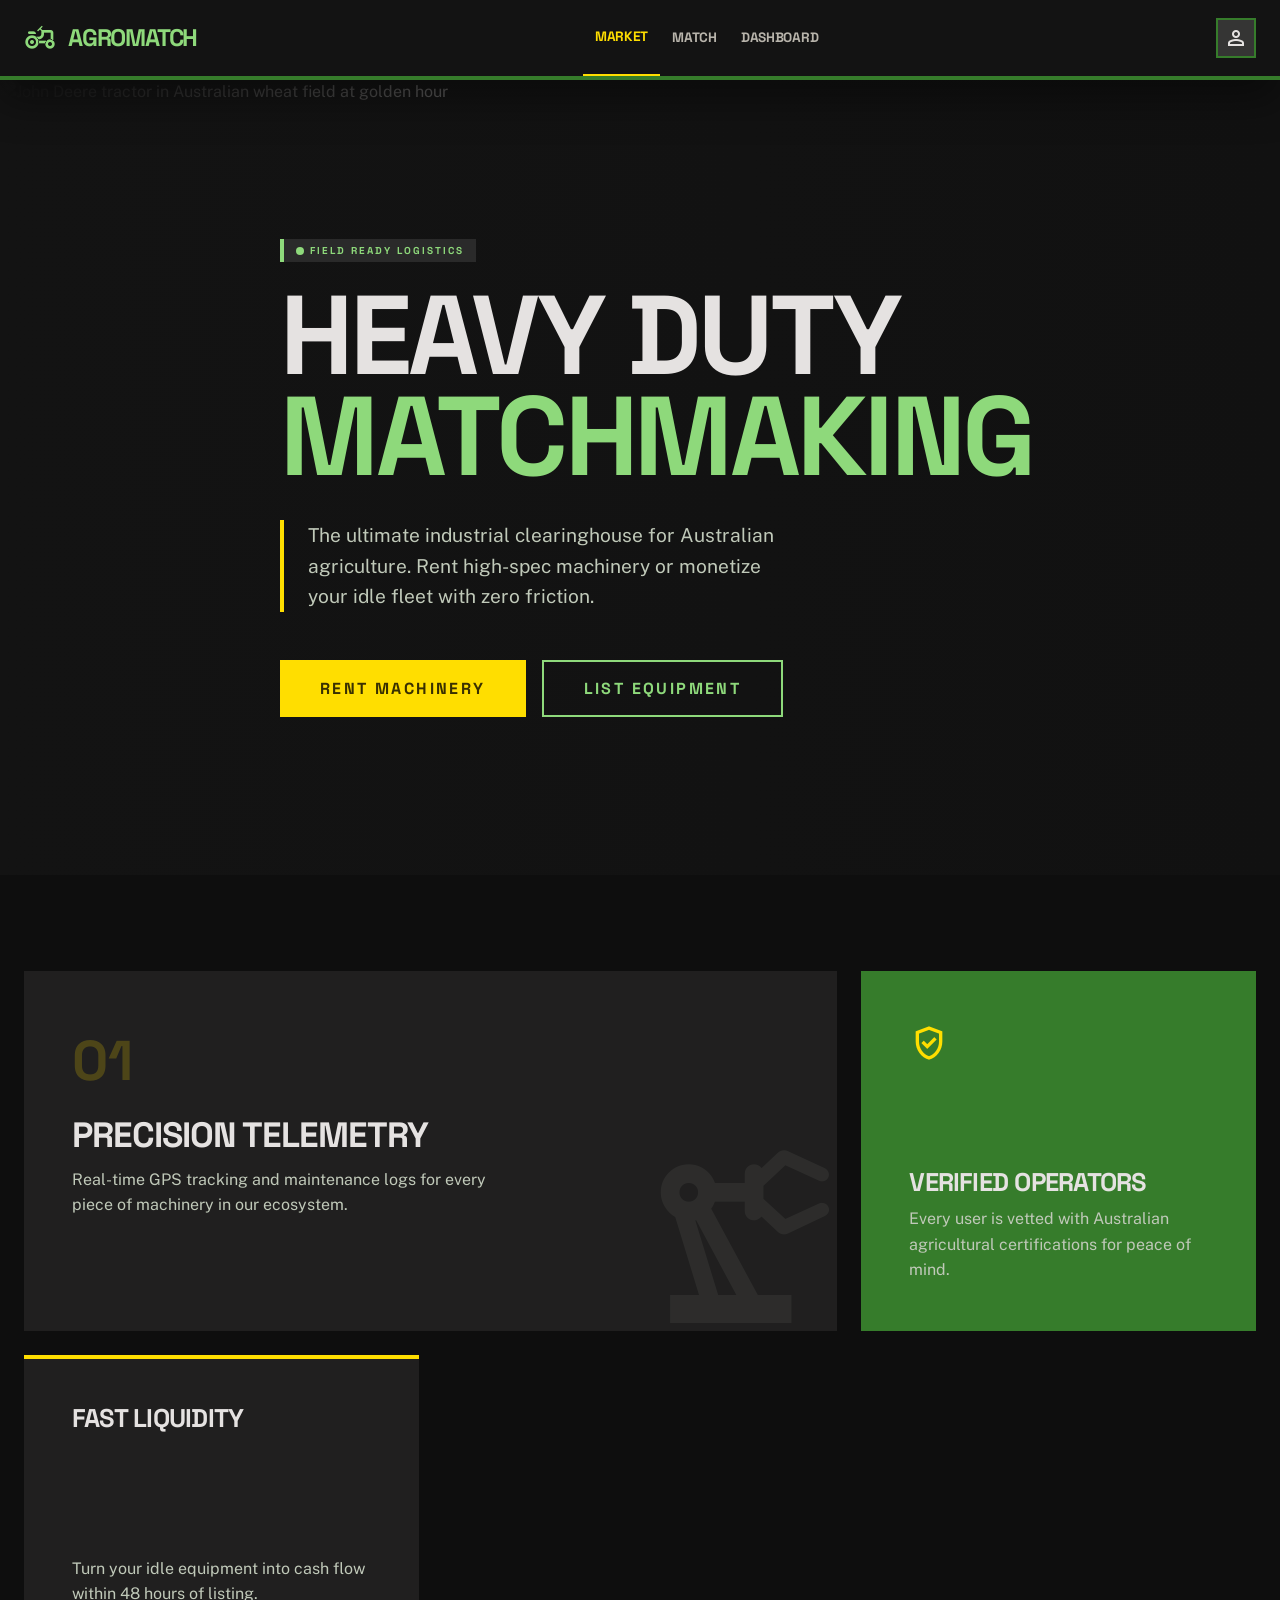
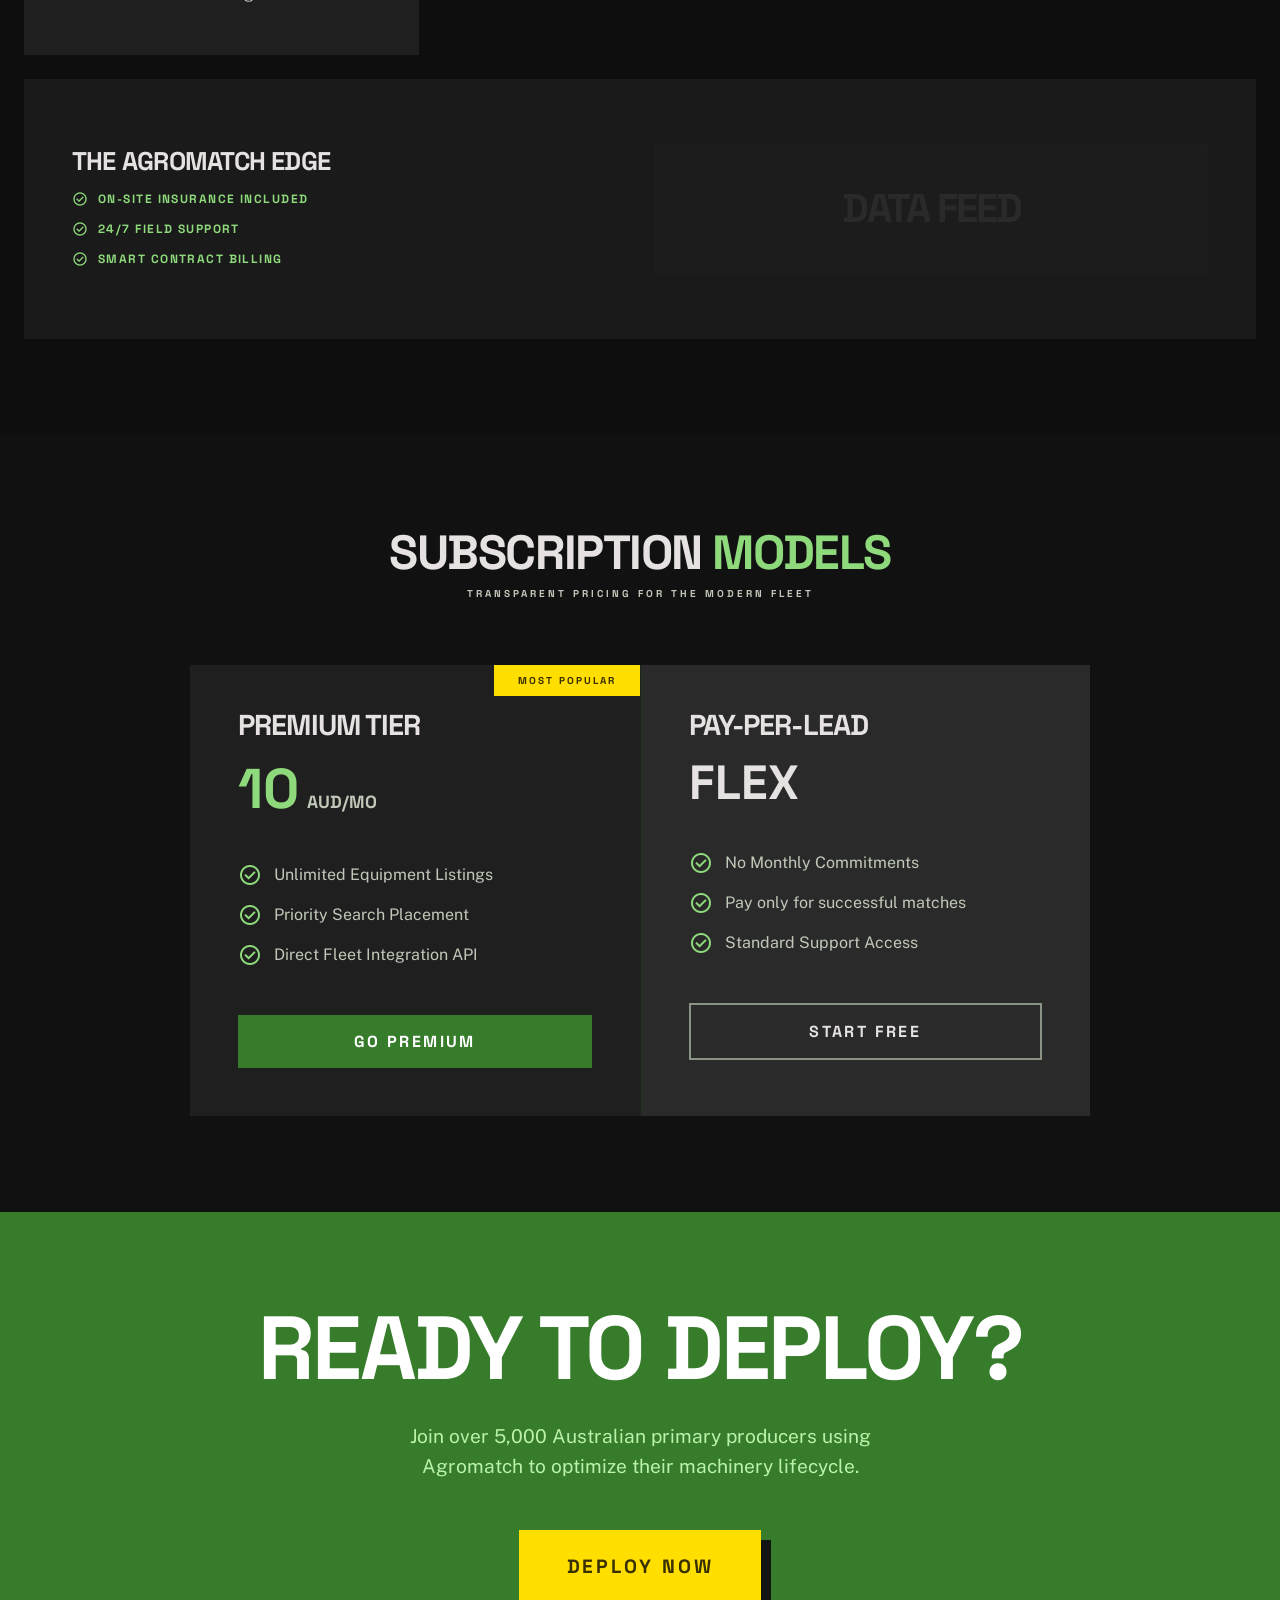
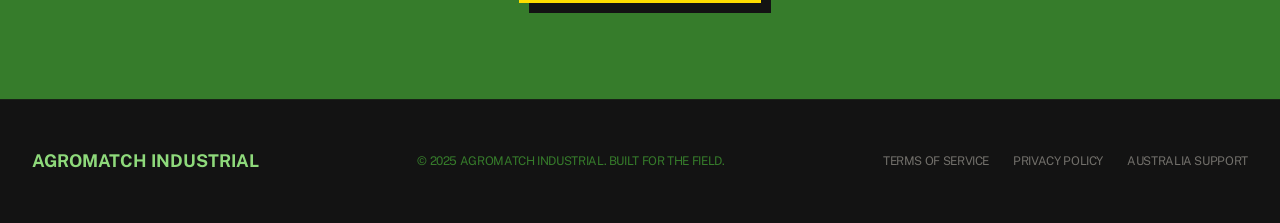
==== index.html @ af55debb "Initial commit: AgroMatch app — HTML/CSS/JS + Supabase + Stripe" ====
<!DOCTYPE html>
<html lang="en">
<head>
  <meta charset="UTF-8">
  <meta name="viewport" content="width=device-width, initial-scale=1.0">
  <title>AGROMATCH | Industrial Machinery Exchange — Australia</title>
  <link rel="preconnect" href="https://fonts.googleapis.com">
  <link rel="preconnect" href="https://fonts.gstatic.com" crossorigin>
  <link href="https://fonts.googleapis.com/css2?family=Space+Grotesk:wght@300;400;500;600;700;900&family=Public+Sans:wght@300;400;700;900&display=swap" rel="stylesheet">
  <link href="https://fonts.googleapis.com/css2?family=Material+Symbols+Outlined:wght,FILL@400;0&display=swap" rel="stylesheet">
  <link rel="stylesheet" href="css/variables.css">
  <link rel="stylesheet" href="css/base.css">
  <link rel="stylesheet" href="css/components.css">
  <link rel="stylesheet" href="css/layout.css">
  <link rel="stylesheet" href="css/pages/landing.css">
</head>
<body>

  <!-- ── HEADER ─────────────────────────────────────────────────────────── -->
  <header class="site-header">
    <div class="logo">
      <span class="material-symbols-outlined logo-icon">agriculture</span>
      <span class="logo-text">AGROMATCH</span>
    </div>
    <nav class="main-nav">
      <a href="index.html" class="nav-link active">MARKET</a>
      <a href="app.html"   class="nav-link">MATCH</a>
      <a href="dashboard.html" class="nav-link">DASHBOARD</a>
    </nav>
    <div class="header-actions">
      <div class="avatar">
        <span class="material-symbols-outlined">person</span>
      </div>
    </div>
  </header>

  <main>

    <!-- ── HERO ───────────────────────────────────────────────────────────── -->
    <section class="hero">
      <div class="hero-bg">
        <img src="https://lh3.googleusercontent.com/aida-public/[base64]" alt="John Deere tractor in Australian wheat field at golden hour">
        <div class="hero-overlay"></div>
      </div>
      <div class="container">
        <div class="hero-content">
          <div class="badge badge-live">FIELD READY LOGISTICS</div>
          <h2 class="hero-title">Heavy Duty <span class="text-primary">Matchmaking</span></h2>
          <p class="hero-subtitle">The ultimate industrial clearinghouse for Australian agriculture. Rent high-spec machinery or monetize your idle fleet with zero friction.</p>
          <div class="hero-actions">
            <button class="btn btn-primary" id="btn-subscribe">Rent Machinery</button>
            <button class="btn btn-outline" onclick="window.location.href='dashboard.html'">List Equipment</button>
          </div>
        </div>
      </div>
    </section>

    <!-- ── FEATURES BENTO GRID ────────────────────────────────────────────── -->
    <section class="features">
      <div class="container">
        <div class="bento-grid">

          <!-- Feature 01 -->
          <div class="bento-large card">
            <div>
              <div class="bento-number">01</div>
              <h3>Precision Telemetry</h3>
              <p>Real-time GPS tracking and maintenance logs for every piece of machinery in our ecosystem.</p>
            </div>
            <span class="material-symbols-outlined bento-bg-icon">precision_manufacturing</span>
          </div>

          <!-- Feature 02 -->
          <div class="bento-small bento-green card card-top-border">
            <span class="material-symbols-outlined bento-feature-icon">verified_user</span>
            <div>
              <h3>Verified Operators</h3>
              <p>Every user is vetted with Australian agricultural certifications for peace of mind.</p>
            </div>
          </div>

          <!-- Feature 03 -->
          <div class="bento-small card card-accent-border">
            <h3>Fast Liquidity</h3>
            <p>Turn your idle equipment into cash flow within 48 hours of listing.</p>
          </div>

          <!-- Feature 04 -->
          <div class="bento-wide card">
            <div class="bento-edge-content">
              <div>
                <h3>The Agromatch Edge</h3>
                <ul class="feature-list">
                  <li><span class="material-symbols-outlined">check_circle</span> On-Site Insurance Included</li>
                  <li><span class="material-symbols-outlined">check_circle</span> 24/7 Field Support</li>
                  <li><span class="material-symbols-outlined">check_circle</span> Smart Contract Billing</li>
                </ul>
              </div>
              <div class="data-feed-box">DATA FEED</div>
            </div>
          </div>

        </div>
      </div>
    </section>

    <!-- ── PRICING ────────────────────────────────────────────────────────── -->
    <section class="pricing">
      <div class="container">
        <div class="section-header">
          <h2>Subscription <span class="text-primary">Models</span></h2>
          <p class="section-label">Transparent Pricing for the Modern Fleet</p>
        </div>
        <div class="pricing-grid">

          <!-- Premium -->
          <div class="pricing-card card">
            <div class="pricing-popular-badge">Most Popular</div>
            <h3>Premium Tier</h3>
            <div class="pricing-price">
              <span class="price-amount">10</span>
              <span class="price-period">AUD/MO</span>
            </div>
            <ul class="pricing-features">
              <li><span class="material-symbols-outlined">check_circle</span> Unlimited Equipment Listings</li>
              <li><span class="material-symbols-outlined">check_circle</span> Priority Search Placement</li>
              <li><span class="material-symbols-outlined">check_circle</span> Direct Fleet Integration API</li>
            </ul>
            <button class="btn btn-green btn-full" id="btn-go-premium">Go Premium</button>
          </div>

          <!-- Pay-per-lead -->
          <div class="pricing-card pricing-card-alt card">
            <h3>Pay-Per-Lead</h3>
            <div class="pricing-price">
              <span class="price-amount price-flex">FLEX</span>
            </div>
            <ul class="pricing-features">
              <li><span class="material-symbols-outlined">check_circle</span> No Monthly Commitments</li>
              <li><span class="material-symbols-outlined">check_circle</span> Pay only for successful matches</li>
              <li><span class="material-symbols-outlined">check_circle</span> Standard Support Access</li>
            </ul>
            <button class="btn btn-outline-accent btn-full" id="btn-paylead">Start Free</button>
          </div>

        </div>
      </div>
    </section>

    <!-- ── CTA ────────────────────────────────────────────────────────────── -->
    <section class="cta-section">
      <div class="cta-bg">
        <div class="cta-bg-img" style="background-image: url('https://lh3.googleusercontent.com/aida-public/[base64]');"></div>
      </div>
      <div class="container">
        <div class="cta-content">
          <h2 class="cta-title">Ready to deploy?</h2>
          <p class="cta-sub">Join over 5,000 Australian primary producers using Agromatch to optimize their machinery lifecycle.</p>
          <button class="btn btn-primary cta-btn" id="btn-cta-deploy">Deploy Now</button>
        </div>
      </div>
    </section>

  </main>

  <!-- ── FOOTER ─────────────────────────────────────────────────────────── -->
  <footer class="site-footer">
    <span class="footer-brand">AGROMATCH INDUSTRIAL</span>
    <p class="footer-copy">© 2025 AGROMATCH INDUSTRIAL. BUILT FOR THE FIELD.</p>
    <div class="footer-links">
      <a href="#" class="footer-link">Terms of Service</a>
      <a href="#" class="footer-link">Privacy Policy</a>
      <a href="#" class="footer-link">Australia Support</a>
    </div>
  </footer>

  <!-- ── BOTTOM NAV (MOBILE) ────────────────────────────────────────────── -->
  <nav class="bottom-nav">
    <a href="index.html" class="bottom-nav-link active">
      <span class="material-symbols-outlined">storefront</span>
      <span class="bottom-nav-label">MARKET</span>
    </a>
    <a href="app.html" class="bottom-nav-link">
      <span class="material-symbols-outlined">style</span>
      <span class="bottom-nav-label">MATCH</span>
    </a>
    <a href="dashboard.html" class="bottom-nav-link">
      <span class="material-symbols-outlined">dashboard</span>
      <span class="bottom-nav-label">DASHBOARD</span>
    </a>
  </nav>

  <!-- ── SCRIPTS ────────────────────────────────────────────────────────── -->
  <script src="https://cdn.jsdelivr.net/npm/@supabase/supabase-js@2/dist/umd/supabase.js"></script>
  <script src="js/config.js"></script>
  <script src="js/supabase.js"></script>
  <script src="js/auth.js"></script>
  <script src="js/stripe.js"></script>
  <script src="js/main.js"></script>
  <script>
    // Extra landing-page buttons wired up after main.js
    document.getElementById('btn-go-premium')?.addEventListener('click', () => window.StripeAPI.redirectToSubscription());
    document.getElementById('btn-cta-deploy')?.addEventListener('click', () => window.StripeAPI.redirectToSubscription());
  </script>
</body>
</html>
---- css/variables.css ----
:root {
  /* Background layers */
  --color-bg: #111111;
  --color-surface-lowest: #0e0e0e;
  --color-surface-low: #1c1b1b;
  --color-surface: #201f1f;
  --color-surface-high: #2a2a2a;
  --color-surface-highest: #353534;
  --color-surface-bright: #3a3939;

  /* Brand — John Deere */
  --color-primary: #367C2B;
  --color-primary-light: #8ed97b;
  --color-primary-fixed: #a9f695;
  --color-accent: #FFDE00;
  --color-accent-dim: #e3c600;

  /* Text */
  --color-text: #e5e2e1;
  --color-text-muted: #c0c9b9;
  --color-on-primary: #003a00;
  --color-on-accent: #393000;

  /* Borders */
  --color-outline: #8a9484;
  --color-outline-variant: #41493c;

  /* Status */
  --color-error: #ffb4ab;

  /* Typography */
  --font-headline: 'Space Grotesk', sans-serif;
  --font-body: 'Public Sans', sans-serif;

  /* Layout */
  --header-height: 80px;
  --bottom-nav-height: 80px;

  /* Hard-edge brutalism — no rounded corners */
  --border-radius: 0px;

  /* Transitions */
  --transition-fast: 150ms ease;
  --transition-med: 300ms ease;
}
---- css/base.css ----
*, *::before, *::after {
  box-sizing: border-box;
  margin: 0;
  padding: 0;
}

html {
  font-size: 16px;
  scroll-behavior: smooth;
}

body {
  font-family: var(--font-body);
  background-color: var(--color-bg);
  color: var(--color-text);
  min-height: 100dvh;
  line-height: 1.5;
  -webkit-font-smoothing: antialiased;
}

::selection {
  background-color: var(--color-accent);
  color: var(--color-on-accent);
}

h1, h2, h3, h4, h5 {
  font-family: var(--font-headline);
  font-weight: 900;
  text-transform: uppercase;
  letter-spacing: -0.03em;
  line-height: 0.9;
}

a {
  color: inherit;
  text-decoration: none;
}

img {
  display: block;
  max-width: 100%;
}

button {
  cursor: pointer;
  font-family: var(--font-headline);
  border: none;
  background: none;
  color: inherit;
}

ul {
  list-style: none;
}

.container {
  max-width: 1280px;
  margin: 0 auto;
  padding: 0 24px;
}

.text-primary {
  color: var(--color-primary-light);
}

.material-symbols-outlined {
  font-variation-settings: 'FILL' 0, 'wght' 400, 'GRAD' 0, 'opsz' 24;
  user-select: none;
}
---- css/components.css ----
/* ===================== BUTTONS ===================== */
.btn {
  display: inline-flex;
  align-items: center;
  justify-content: center;
  gap: 8px;
  padding: 18px 40px;
  font-family: var(--font-headline);
  font-weight: 900;
  font-size: 1rem;
  text-transform: uppercase;
  letter-spacing: 0.15em;
  border-radius: var(--border-radius);
  transition: transform var(--transition-fast), box-shadow var(--transition-fast), background-color var(--transition-fast), color var(--transition-fast);
  cursor: pointer;
  border: none;
  white-space: nowrap;
}

.btn-primary {
  background-color: var(--color-accent);
  color: var(--color-on-accent);
}
.btn-primary:hover {
  transform: translate(-4px, -4px);
  box-shadow: 8px 8px 0 var(--color-primary);
}
.btn-primary:active {
  transform: translate(0, 0);
  box-shadow: none;
}

.btn-green {
  background-color: var(--color-primary);
  color: #fff;
}
.btn-green:hover {
  background-color: var(--color-primary-light);
  color: var(--color-on-primary);
}

.btn-outline {
  background: transparent;
  border: 2px solid var(--color-primary-light);
  color: var(--color-primary-light);
  padding: 16px 40px;
}
.btn-outline:hover {
  background-color: rgba(142, 217, 123, 0.1);
}

.btn-outline-accent {
  background: transparent;
  border: 2px solid var(--color-outline);
  color: var(--color-text);
  padding: 16px 40px;
}
.btn-outline-accent:hover {
  background-color: rgba(255,255,255,0.05);
}

.btn-full {
  width: 100%;
  padding: 16px 24px;
}

/* Icon-only circular/square button */
.btn-icon {
  width: 64px;
  height: 64px;
  padding: 0;
  display: flex;
  align-items: center;
  justify-content: center;
  background: transparent;
  border: 2px solid var(--color-outline-variant);
  color: var(--color-outline);
  transition: background-color var(--transition-fast), color var(--transition-fast), transform var(--transition-fast);
  cursor: pointer;
}
.btn-icon:hover {
  background-color: var(--color-surface-high);
  color: var(--color-error);
}
.btn-icon:active { transform: translateY(2px); }

.btn-icon-primary {
  border-color: var(--color-primary-light);
  color: var(--color-primary-light);
}
.btn-icon-primary:hover {
  background-color: var(--color-primary);
  color: #fff;
}

/* ===================== CARDS ===================== */
.card {
  background-color: var(--color-surface);
  border-radius: var(--border-radius);
  overflow: hidden;
}
.card-top-border    { border-top:    4px solid var(--color-primary); }
.card-bottom-border { border-bottom: 4px solid var(--color-primary); }
.card-left-border   { border-left:   4px solid var(--color-primary); }
.card-accent-border { border-top:    4px solid var(--color-accent); }
.card-accent-left   { border-left:   4px solid var(--color-accent); }

/* ===================== BADGES ===================== */
.badge {
  display: inline-flex;
  align-items: center;
  gap: 6px;
  padding: 4px 12px;
  font-family: var(--font-headline);
  font-size: 10px;
  font-weight: 900;
  text-transform: uppercase;
  letter-spacing: 0.2em;
  border-radius: var(--border-radius);
}
.badge-primary { background-color: var(--color-primary); color: #fff; }
.badge-accent  { background-color: var(--color-accent);  color: var(--color-on-accent); }
.badge-surface {
  background-color: var(--color-surface-high);
  color: var(--color-text-muted);
  border: 1px solid rgba(255,255,255,0.1);
}
.badge-live {
  background-color: var(--color-surface-high);
  border-left: 4px solid var(--color-primary-light);
  color: var(--color-primary-light);
}
.badge-live::before {
  content: '';
  width: 8px;
  height: 8px;
  background-color: var(--color-primary-light);
  border-radius: 50%;
  animation: pulse-dot 1.5s infinite;
}

@keyframes pulse-dot {
  0%, 100% { opacity: 1; transform: scale(1); }
  50%       { opacity: 0.5; transform: scale(1.3); }
}

/* ===================== STAT BLOCKS ===================== */
.stat-block {
  background-color: var(--color-surface-high);
  padding: 24px;
  display: flex;
  flex-direction: column;
  justify-content: center;
  border-left: 4px solid var(--color-primary);
}
.stat-block-accent { border-left-color: var(--color-accent); }

.stat-label {
  font-size: 10px;
  font-weight: 900;
  text-transform: uppercase;
  letter-spacing: 0.2em;
  color: var(--color-text-muted);
  margin-bottom: 4px;
  font-family: var(--font-headline);
}

.stat-value {
  font-family: var(--font-headline);
  font-size: 2.5rem;
  font-weight: 900;
  color: var(--color-primary-light);
  line-height: 1;
}
.stat-value-accent { color: var(--color-accent); }

/* ===================== GLASS PANEL ===================== */
.glass-panel {
  background: rgba(32, 31, 31, 0.8);
  backdrop-filter: blur(20px);
  -webkit-backdrop-filter: blur(20px);
}

/* ===================== PROGRESS BAR ===================== */
.progress-track {
  height: 8px;
  background-color: var(--color-surface-highest);
  overflow: hidden;
}
.progress-fill {
  height: 100%;
  background-color: var(--color-primary-light);
  transition: width 1s ease;
}

/* ===================== MODAL ===================== */
.modal-overlay {
  position: fixed;
  inset: 0;
  background: rgba(0,0,0,0.85);
  display: flex;
  align-items: center;
  justify-content: center;
  z-index: 200;
  backdrop-filter: blur(4px);
  opacity: 0;
  pointer-events: none;
  transition: opacity var(--transition-med);
}
.modal-overlay.active {
  opacity: 1;
  pointer-events: all;
}
.modal {
  background-color: var(--color-surface);
  border-top: 4px solid var(--color-accent);
  max-width: 480px;
  width: 90%;
  padding: 48px;
}
.modal-title {
  font-size: 2rem;
  margin-bottom: 16px;
}
.modal-body {
  color: var(--color-text-muted);
  margin-bottom: 32px;
  font-size: 0.9rem;
  line-height: 1.6;
  font-family: var(--font-body);
  text-transform: none;
  letter-spacing: 0;
  font-weight: 400;
}

/* ===================== FILTER CHIPS ===================== */
.chip {
  padding: 8px 20px;
  font-family: var(--font-headline);
  font-size: 11px;
  font-weight: 900;
  text-transform: uppercase;
  letter-spacing: 0.15em;
  border: 1px solid var(--color-outline-variant);
  color: var(--color-text-muted);
  background: transparent;
  cursor: pointer;
  transition: background-color var(--transition-fast), color var(--transition-fast), border-color var(--transition-fast);
}
.chip:hover {
  background-color: var(--color-surface-high);
  color: var(--color-text);
}
.chip.active {
  background-color: var(--color-primary);
  color: #fff;
  border-color: var(--color-primary);
}

/* ===================== QUICK ACTION BUTTON ===================== */
.action-btn {
  width: 100%;
  padding: 16px 24px;
  background-color: var(--color-surface-highest);
  display: flex;
  align-items: center;
  justify-content: space-between;
  font-family: var(--font-headline);
  font-size: 13px;
  font-weight: 700;
  text-transform: uppercase;
  letter-spacing: 0.05em;
  color: var(--color-text);
  transition: background-color var(--transition-fast);
  cursor: pointer;
  border: none;
}
.action-btn:hover { background-color: var(--color-primary); }
.action-btn:hover .material-symbols-outlined { transform: translateX(4px); }
.action-btn .material-symbols-outlined { transition: transform var(--transition-fast); }

/* ===================== SWIPE INDICATORS ===================== */
.swipe-hint {
  position: absolute;
  top: 50%;
  transform: translateY(-50%);
  font-family: var(--font-headline);
  font-size: 22px;
  font-weight: 900;
  text-transform: uppercase;
  letter-spacing: 0.1em;
  opacity: 0;
  transition: opacity var(--transition-fast);
  pointer-events: none;
  padding: 10px 18px;
  border: 4px solid;
  z-index: 10;
}
.swipe-hint-left  { left: 16px;  color: var(--color-error);         border-color: var(--color-error);         rotate: -15deg; }
.swipe-hint-right { right: 16px; color: var(--color-primary-light); border-color: var(--color-primary-light); rotate: 15deg; }

/* ===================== MATCH % BADGE ===================== */
.match-score {
  position: absolute;
  top: 16px;
  left: 16px;
  background-color: var(--color-accent);
  color: var(--color-on-accent);
  padding: 4px 12px;
  font-family: var(--font-headline);
  font-size: 10px;
  font-weight: 900;
  text-transform: uppercase;
}

/* ===================== TAG CHIPS (card details) ===================== */
.tag {
  padding: 4px 10px;
  background-color: var(--color-surface-highest);
  font-size: 9px;
  font-weight: 700;
  text-transform: uppercase;
  letter-spacing: 0.1em;
  font-family: var(--font-headline);
}

/* ===================== SECTION HEADER ===================== */
.section-label {
  font-family: var(--font-headline);
  font-size: 10px;
  font-weight: 900;
  text-transform: uppercase;
  letter-spacing: 0.3em;
  color: var(--color-text-muted);
  margin-top: 12px;
}
---- css/layout.css ----
/* ===================== SITE HEADER ===================== */
.site-header {
  position: fixed;
  top: 0;
  width: 100%;
  z-index: 50;
  display: flex;
  justify-content: space-between;
  align-items: center;
  padding: 0 24px;
  height: var(--header-height);
  background-color: #131313;
  border-bottom: 4px solid var(--color-primary);
  box-shadow: 0 20px 40px rgba(0,0,0,0.4);
}

.logo {
  display: flex;
  align-items: center;
  gap: 12px;
}
.logo-icon { color: var(--color-primary-light); font-size: 2rem; }
.logo-text {
  font-family: var(--font-headline);
  font-size: 1.5rem;
  font-weight: 900;
  text-transform: uppercase;
  letter-spacing: -0.05em;
  color: var(--color-primary-light);
}

/* Desktop nav */
.main-nav {
  display: none;
  gap: 0;
  align-items: center;
  height: 100%;
}
.nav-link {
  font-family: var(--font-headline);
  font-weight: 700;
  font-size: 0.85rem;
  text-transform: uppercase;
  letter-spacing: -0.02em;
  color: rgba(255,249,237,0.7);
  display: flex;
  align-items: center;
  padding: 0 12px;
  height: 100%;
  transition: background-color var(--transition-fast), color var(--transition-fast);
}
.nav-link:hover { background-color: var(--color-primary); color: #fff; opacity: 1; }
.nav-link.active { color: var(--color-accent); border-bottom: 2px solid var(--color-accent); opacity: 1; }

/* Header actions */
.header-actions { display: flex; align-items: center; gap: 16px; }
.avatar {
  width: 40px;
  height: 40px;
  background-color: var(--color-surface-highest);
  border: 2px solid var(--color-primary);
  display: flex;
  align-items: center;
  justify-content: center;
  overflow: hidden;
}
.avatar img { width: 100%; height: 100%; object-fit: cover; }

/* ===================== FOOTER ===================== */
.site-footer {
  width: 100%;
  padding: 48px 32px;
  display: flex;
  flex-direction: column;
  gap: 16px;
  align-items: center;
  background-color: #131313;
  border-top: 1px solid rgba(54,124,43,0.15);
}
.footer-brand { color: var(--color-primary-light); font-weight: 700; font-size: 1.1rem; }
.footer-copy {
  font-family: var(--font-body);
  font-size: 12px;
  text-transform: uppercase;
  letter-spacing: -0.03em;
  color: var(--color-primary);
  text-align: center;
}
.footer-links { display: flex; gap: 24px; }
.footer-link {
  color: rgba(255,249,237,0.4);
  font-family: var(--font-body);
  font-size: 12px;
  text-transform: uppercase;
  letter-spacing: -0.03em;
  transition: color var(--transition-fast);
}
.footer-link:hover { color: var(--color-primary-light); }

/* ===================== BOTTOM NAV (MOBILE) ===================== */
.bottom-nav {
  display: flex;
  position: fixed;
  bottom: 0;
  width: 100%;
  z-index: 50;
  justify-content: space-around;
  align-items: center;
  height: var(--bottom-nav-height);
  background-color: rgba(19,19,19,0.85);
  backdrop-filter: blur(12px);
  -webkit-backdrop-filter: blur(12px);
  border-top: 4px solid var(--color-primary);
}
.bottom-nav-link {
  display: flex;
  flex-direction: column;
  align-items: center;
  justify-content: center;
  color: rgba(255,249,237,0.5);
  padding: 8px 24px;
  transition: color var(--transition-fast), background-color var(--transition-fast);
  transform: scale(0.95);
}
.bottom-nav-link:hover  { color: var(--color-primary-light); }
.bottom-nav-link.active { color: var(--color-accent); background-color: rgba(54,124,43,0.2); }
.bottom-nav-label {
  font-family: var(--font-body);
  font-size: 10px;
  font-weight: 900;
  text-transform: uppercase;
  letter-spacing: 0.15em;
  margin-top: 4px;
}

/* ===================== SIDEBAR / NAV DRAWER ===================== */
.nav-drawer {
  display: none;
  position: fixed;
  top: 0; left: 0; bottom: 0;
  z-index: 60;
  width: 320px;
  background-color: #131313;
  border-right: 4px solid var(--color-primary);
  box-shadow: 40px 0 60px rgba(0,0,0,0.5);
  flex-direction: column;
}
.nav-drawer-header {
  padding: 32px;
  border-bottom: 1px solid rgba(54,124,43,0.2);
}
.nav-drawer-user { display: flex; align-items: center; gap: 16px; }
.nav-drawer-avatar {
  width: 48px; height: 48px;
  background-color: var(--color-primary);
  border: 2px solid var(--color-accent);
  display: flex; align-items: center; justify-content: center;
}
.nav-drawer-name {
  font-family: var(--font-headline);
  color: var(--color-accent);
  font-size: 1rem; font-weight: 900;
}
.nav-drawer-role {
  font-size: 10px;
  color: rgba(255,249,237,0.5);
  font-weight: 700;
  text-transform: uppercase;
  letter-spacing: 0.15em;
  font-family: var(--font-headline);
}
.nav-drawer-items {
  flex: 1; padding: 32px 0;
  display: flex; flex-direction: column;
}
.nav-drawer-link {
  display: flex; align-items: center; gap: 16px;
  padding: 16px 32px;
  color: rgba(255,249,237,1);
  font-family: var(--font-headline);
  font-size: 1.1rem; font-weight: 700;
  transition: background-color var(--transition-fast), transform var(--transition-fast);
}
.nav-drawer-link:hover {
  background-color: rgba(54,124,43,0.1);
  transform: translateX(8px);
}
.nav-drawer-footer {
  padding: 32px;
  border-top: 1px solid rgba(54,124,43,0.2);
  margin-top: auto;
}

/* ===================== RESPONSIVE ===================== */
@media (min-width: 768px) {
  .main-nav   { display: flex; }
  .bottom-nav { display: none; }
  .site-footer { flex-direction: row; justify-content: space-between; }
}

@media (min-width: 1024px) {
  .nav-drawer { display: flex; }
}
---- css/pages/landing.css ----
/* ===================== HERO ===================== */
.hero {
  position: relative;
  height: 795px;
  display: flex;
  align-items: center;
  overflow: hidden;
  margin-top: var(--header-height);
}
.hero-bg {
  position: absolute;
  inset: 0;
  z-index: 0;
}
.hero-bg img {
  width: 100%;
  height: 100%;
  object-fit: cover;
  filter: grayscale(20%) contrast(1.25);
}
.hero-overlay {
  position: absolute;
  inset: 0;
  background: linear-gradient(to right, #131313 0%, rgba(19,19,19,0.6) 50%, transparent 100%);
}
.hero .container { position: relative; z-index: 10; }
.hero-content { max-width: 720px; }

.hero-content .badge-live {
  margin-bottom: 24px;
  display: inline-flex;
}

.hero-title {
  font-size: clamp(3.5rem, 9vw, 7rem);
  margin-bottom: 32px;
}

.hero-subtitle {
  font-family: var(--font-body);
  font-size: 1.2rem;
  color: var(--color-text-muted);
  max-width: 520px;
  margin-bottom: 48px;
  border-left: 4px solid var(--color-accent);
  padding-left: 24px;
  line-height: 1.6;
  text-transform: none;
  letter-spacing: 0;
  font-weight: 400;
}

.hero-actions {
  display: flex;
  flex-direction: column;
  gap: 16px;
}

/* ===================== FEATURES / BENTO GRID ===================== */
.features {
  padding: 96px 0;
  background-color: var(--color-surface-lowest);
}

.bento-grid {
  display: grid;
  grid-template-columns: 1fr;
  gap: 24px;
}

.bento-large {
  background-color: var(--color-surface);
  padding: 48px;
  display: flex;
  flex-direction: column;
  justify-content: space-between;
  min-height: 360px;
  position: relative;
  overflow: hidden;
}
.bento-large:hover .bento-bg-icon { opacity: 0.2; }

.bento-number {
  font-size: 3.5rem;
  font-weight: 900;
  font-family: var(--font-headline);
  color: var(--color-accent);
  opacity: 0.2;
  margin-bottom: 16px;
}

.bento-large h3 { font-size: 2.2rem; margin-bottom: 16px; }
.bento-large p  { color: var(--color-text-muted); max-width: 420px; font-family: var(--font-body); text-transform: none; letter-spacing: 0; font-weight: 400; line-height: 1.6; }

.bento-bg-icon {
  position: absolute;
  right: -20px;
  bottom: -20px;
  font-size: 14rem !important;
  opacity: 0.08;
  color: var(--color-text-muted);
  transition: opacity var(--transition-med);
  pointer-events: none;
}

.bento-small {
  background-color: var(--color-surface);
  padding: 48px;
  display: flex;
  flex-direction: column;
  justify-content: space-between;
  min-height: 300px;
}
.bento-small h3 { font-size: 1.6rem; margin-bottom: 12px; }
.bento-small p  { color: var(--color-text-muted); font-family: var(--font-body); text-transform: none; letter-spacing: 0; font-weight: 400; line-height: 1.6; }
.bento-feature-icon { font-size: 2.5rem !important; color: var(--color-accent); margin-bottom: 16px; }

.bento-green {
  background-color: var(--color-primary) !important;
}

.bento-wide {
  background-color: #1a1a1a;
  padding: 48px;
  min-height: 260px;
}

.bento-edge-content {
  display: flex;
  flex-direction: column;
  gap: 32px;
  height: 100%;
}
.bento-wide h3 { font-size: 1.6rem; margin-bottom: 16px; }

.feature-list {
  display: flex;
  flex-direction: column;
  gap: 12px;
}
.feature-list li {
  display: flex;
  align-items: center;
  gap: 10px;
  font-family: var(--font-headline);
  font-size: 0.75rem;
  font-weight: 700;
  text-transform: uppercase;
  letter-spacing: 0.12em;
  color: var(--color-primary-light);
}
.feature-list li .material-symbols-outlined { font-size: 1rem !important; }

.data-feed-box {
  height: 100px;
  background-color: var(--color-surface-highest);
  border: 1px solid var(--color-outline-variant);
  display: flex;
  align-items: center;
  justify-content: center;
  font-family: var(--font-headline);
  font-size: 2.5rem;
  font-weight: 900;
  opacity: 0.08;
  letter-spacing: -0.05em;
}

/* ===================== PRICING ===================== */
.pricing {
  padding: 96px 0;
  background-color: var(--color-bg);
  position: relative;
}

.section-header {
  text-align: center;
  margin-bottom: 64px;
}
.section-header h2 { font-size: clamp(2rem, 5vw, 3rem); }

.pricing-grid {
  display: grid;
  grid-template-columns: 1fr;
  gap: 1px;
  background-color: rgba(54,124,43,0.2);
  max-width: 900px;
  margin: 0 auto;
}

.pricing-card {
  background-color: var(--color-surface);
  padding: 48px;
  position: relative;
  overflow: hidden;
}
.pricing-card-alt { background-color: var(--color-surface-high); }

.pricing-popular-badge {
  position: absolute;
  top: 0; right: 0;
  background-color: var(--color-accent);
  color: var(--color-on-accent);
  padding: 8px 24px;
  font-family: var(--font-headline);
  font-size: 10px;
  font-weight: 900;
  text-transform: uppercase;
  letter-spacing: 0.2em;
}

.pricing-card h3 { font-size: 1.8rem; margin-bottom: 8px; }

.pricing-price {
  display: flex;
  align-items: baseline;
  gap: 8px;
  margin-bottom: 32px;
}
.price-amount {
  font-family: var(--font-headline);
  font-size: 3.5rem;
  font-weight: 900;
  color: var(--color-primary-light);
}
.price-flex { font-size: 3rem; color: var(--color-text); }
.price-period {
  font-size: 1.1rem;
  font-weight: 700;
  color: var(--color-text-muted);
  font-family: var(--font-headline);
}

.pricing-features {
  display: flex;
  flex-direction: column;
  gap: 16px;
  margin-bottom: 48px;
}
.pricing-features li {
  display: flex;
  align-items: center;
  gap: 12px;
  color: var(--color-text-muted);
  font-family: var(--font-body);
  text-transform: none;
  letter-spacing: 0;
}
.pricing-features li .material-symbols-outlined { color: var(--color-primary-light); }

/* ===================== CTA SECTION ===================== */
.cta-section {
  position: relative;
  padding: 96px 0;
  overflow: hidden;
}
.cta-bg {
  position: absolute;
  inset: 0;
  background-color: var(--color-primary);
}
.cta-bg-img {
  position: absolute;
  inset: 0;
  background-size: cover;
  background-position: center;
  opacity: 0.2;
}
.cta-content {
  position: relative;
  z-index: 10;
  text-align: center;
}
.cta-title {
  font-size: clamp(3rem, 7vw, 6rem);
  color: #fff;
  margin-bottom: 32px;
}
.cta-sub {
  color: rgba(202, 255, 185, 0.9);
  font-size: 1.2rem;
  max-width: 560px;
  margin: 0 auto 48px;
  font-family: var(--font-body);
  text-transform: none;
  letter-spacing: 0;
  font-weight: 400;
  line-height: 1.6;
}
.cta-btn {
  font-size: 1.2rem;
  padding: 24px 48px;
  box-shadow: 10px 10px 0 #131313;
}

/* ===================== RESPONSIVE ===================== */
@media (min-width: 640px) {
  .hero-actions { flex-direction: row; }
}

@media (min-width: 768px) {
  .bento-grid {
    grid-template-columns: repeat(12, 1fr);
  }
  .bento-large { grid-column: span 8; }
  .bento-small { grid-column: span 4; }
  .bento-wide  { grid-column: span 12; }

  .bento-edge-content { flex-direction: row; align-items: center; }
  .bento-edge-content > * { flex: 1; }
  .data-feed-box { height: 130px; }

  .pricing-grid { grid-template-columns: repeat(2, 1fr); }
}
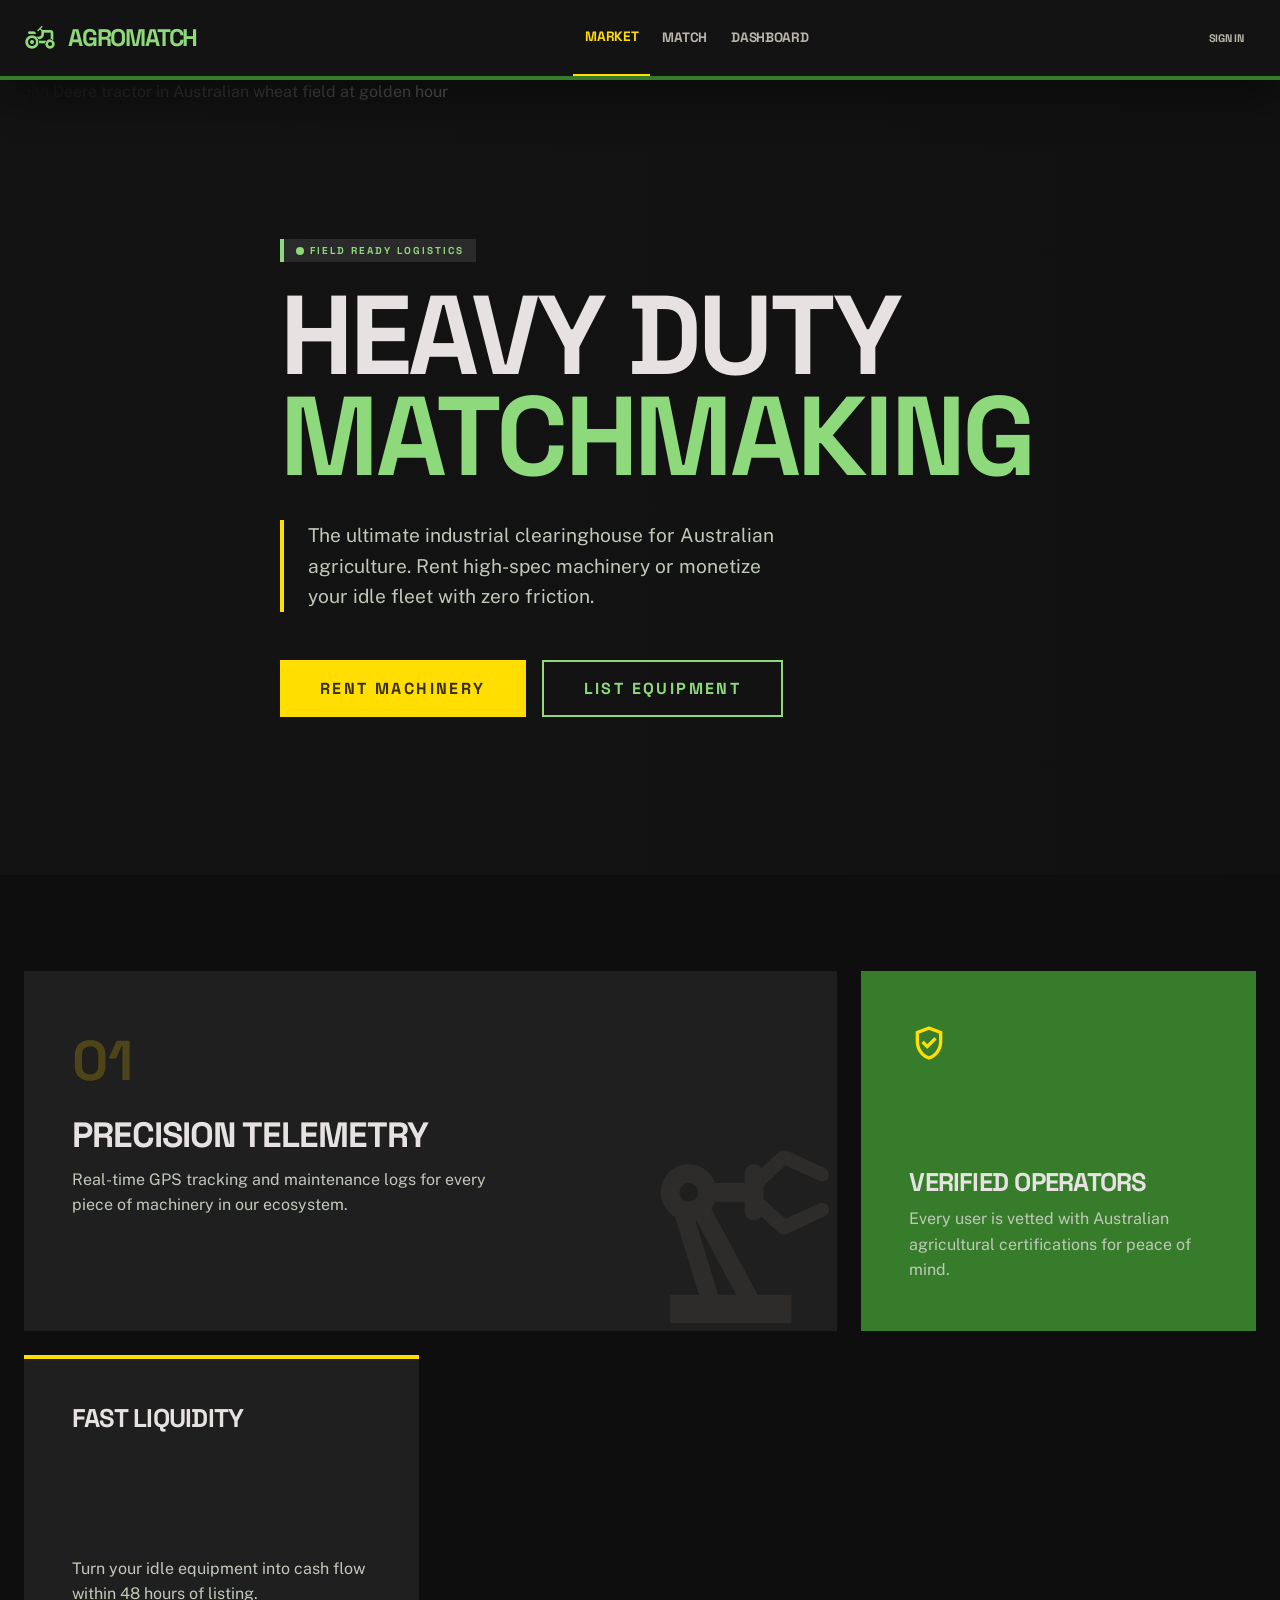
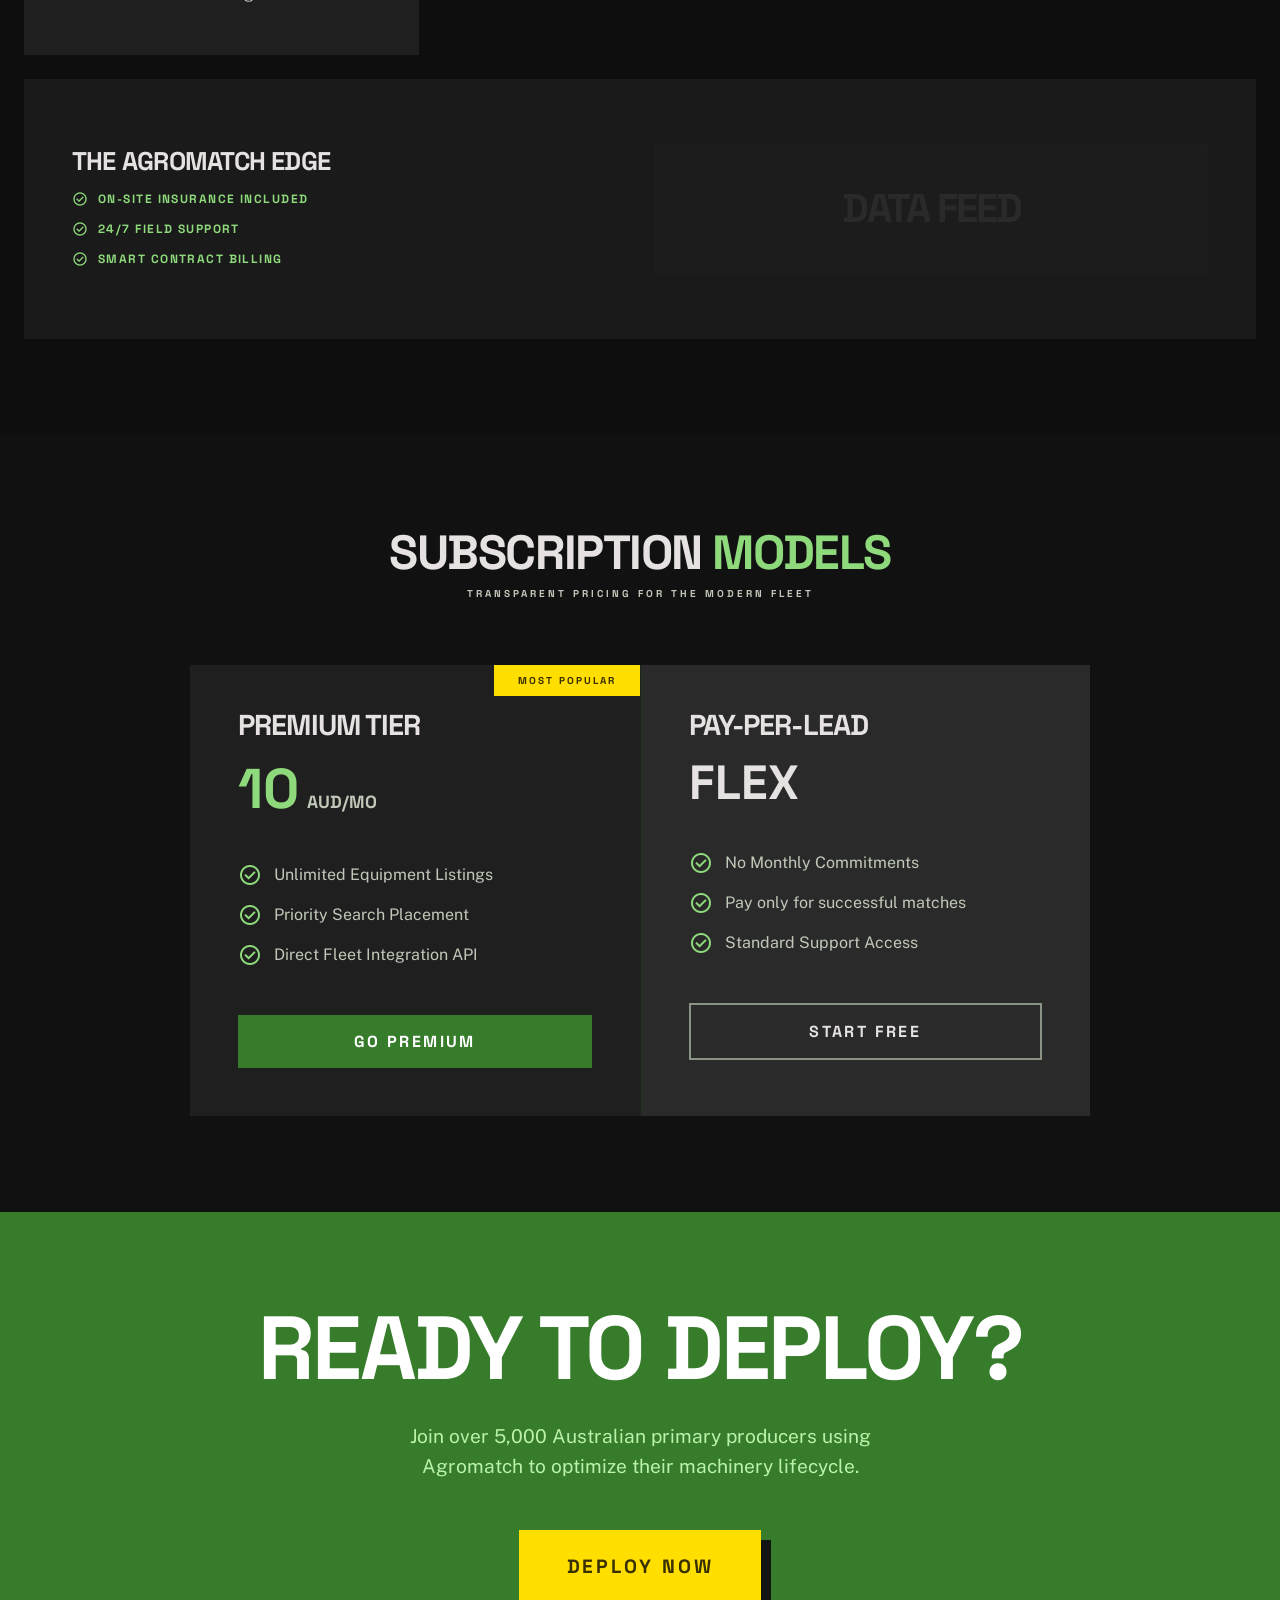
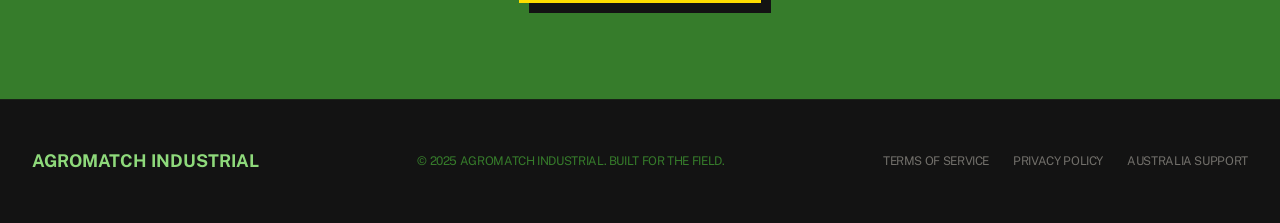
==== commit 4dc62d98: "feat: add login/signup page, Google OAuth, and 3-action swipe model - New login.html with email/pass" ====
--- a/index.html
+++ b/index.html
@@ -28,7 +28,8 @@
       <a href="dashboard.html" class="nav-link">DASHBOARD</a>
     </nav>
     <div class="header-actions">
-      <div class="avatar">
+      <a href="login.html" class="nav-link" style="font-size:11px;">SIGN IN</a>
+      <div class="avatar" id="user-avatar" style="display:none;">
         <span class="material-symbols-outlined">person</span>
       </div>
     </div>
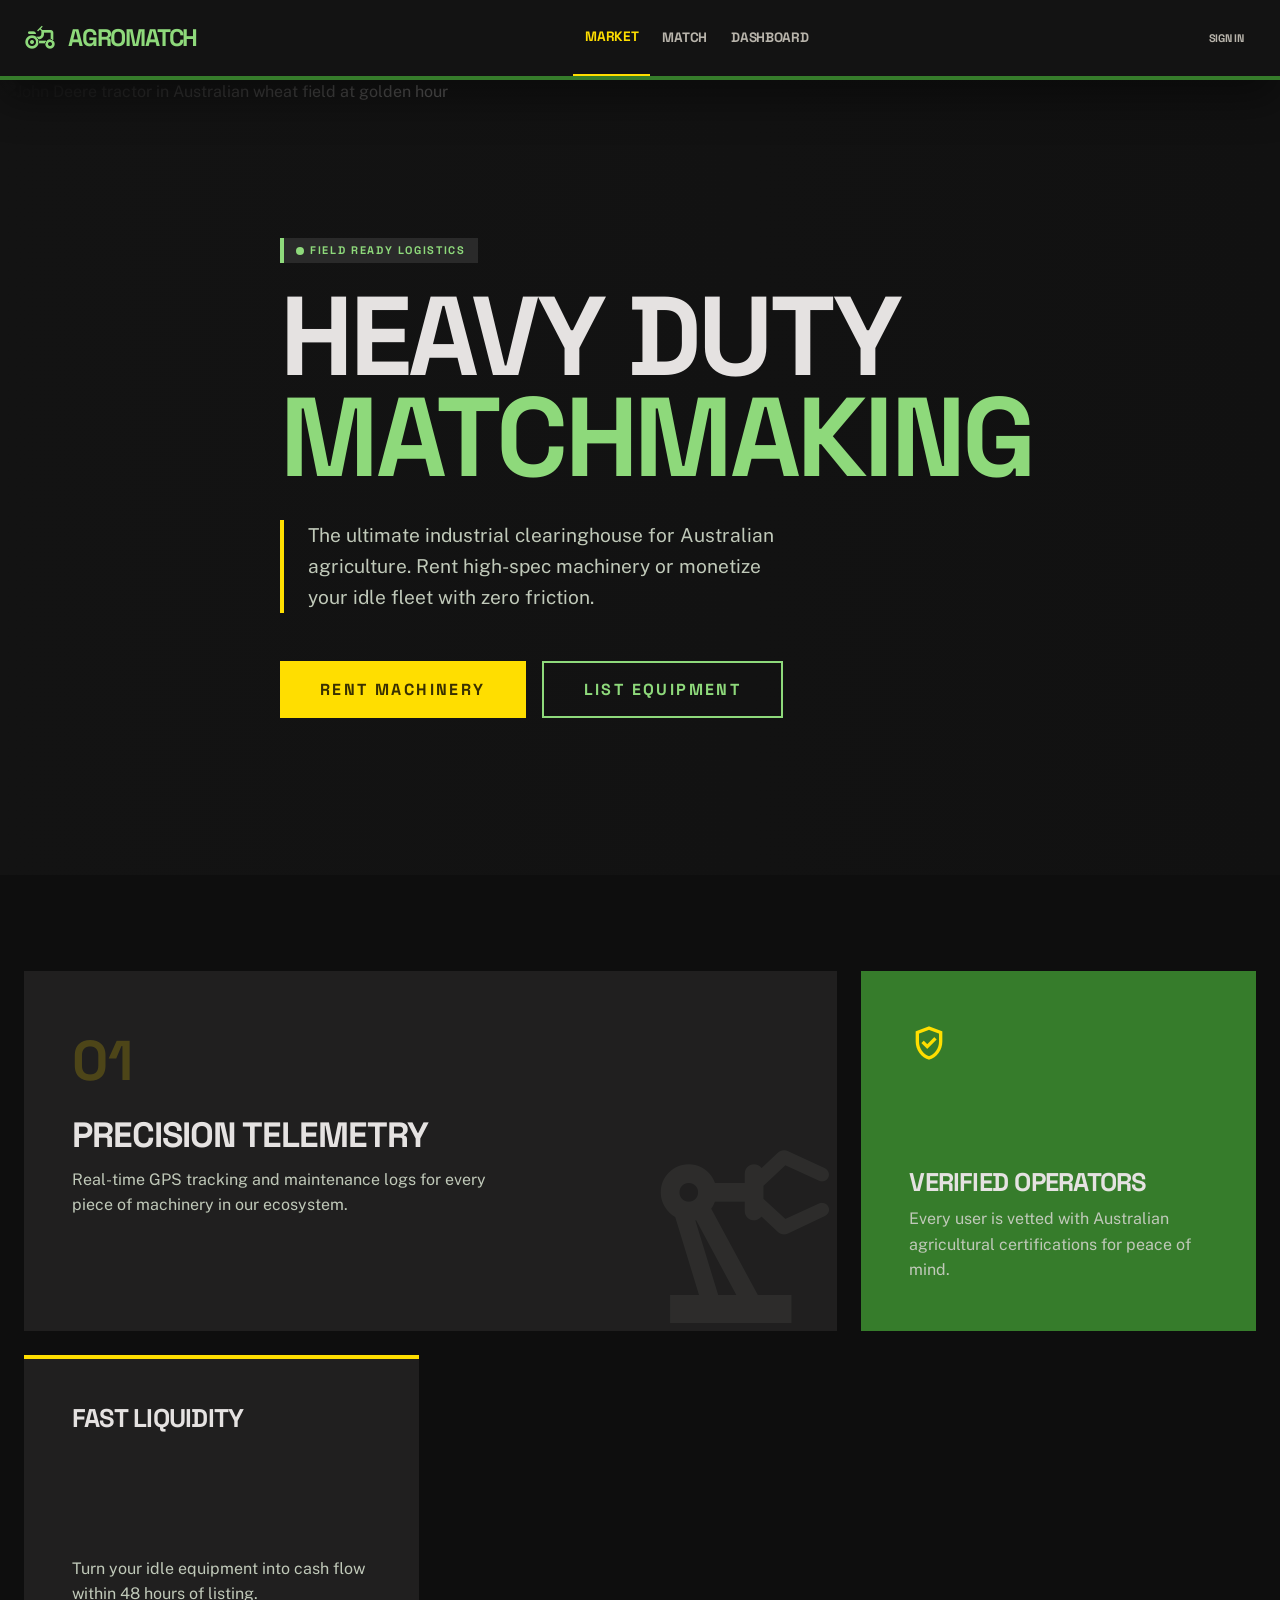
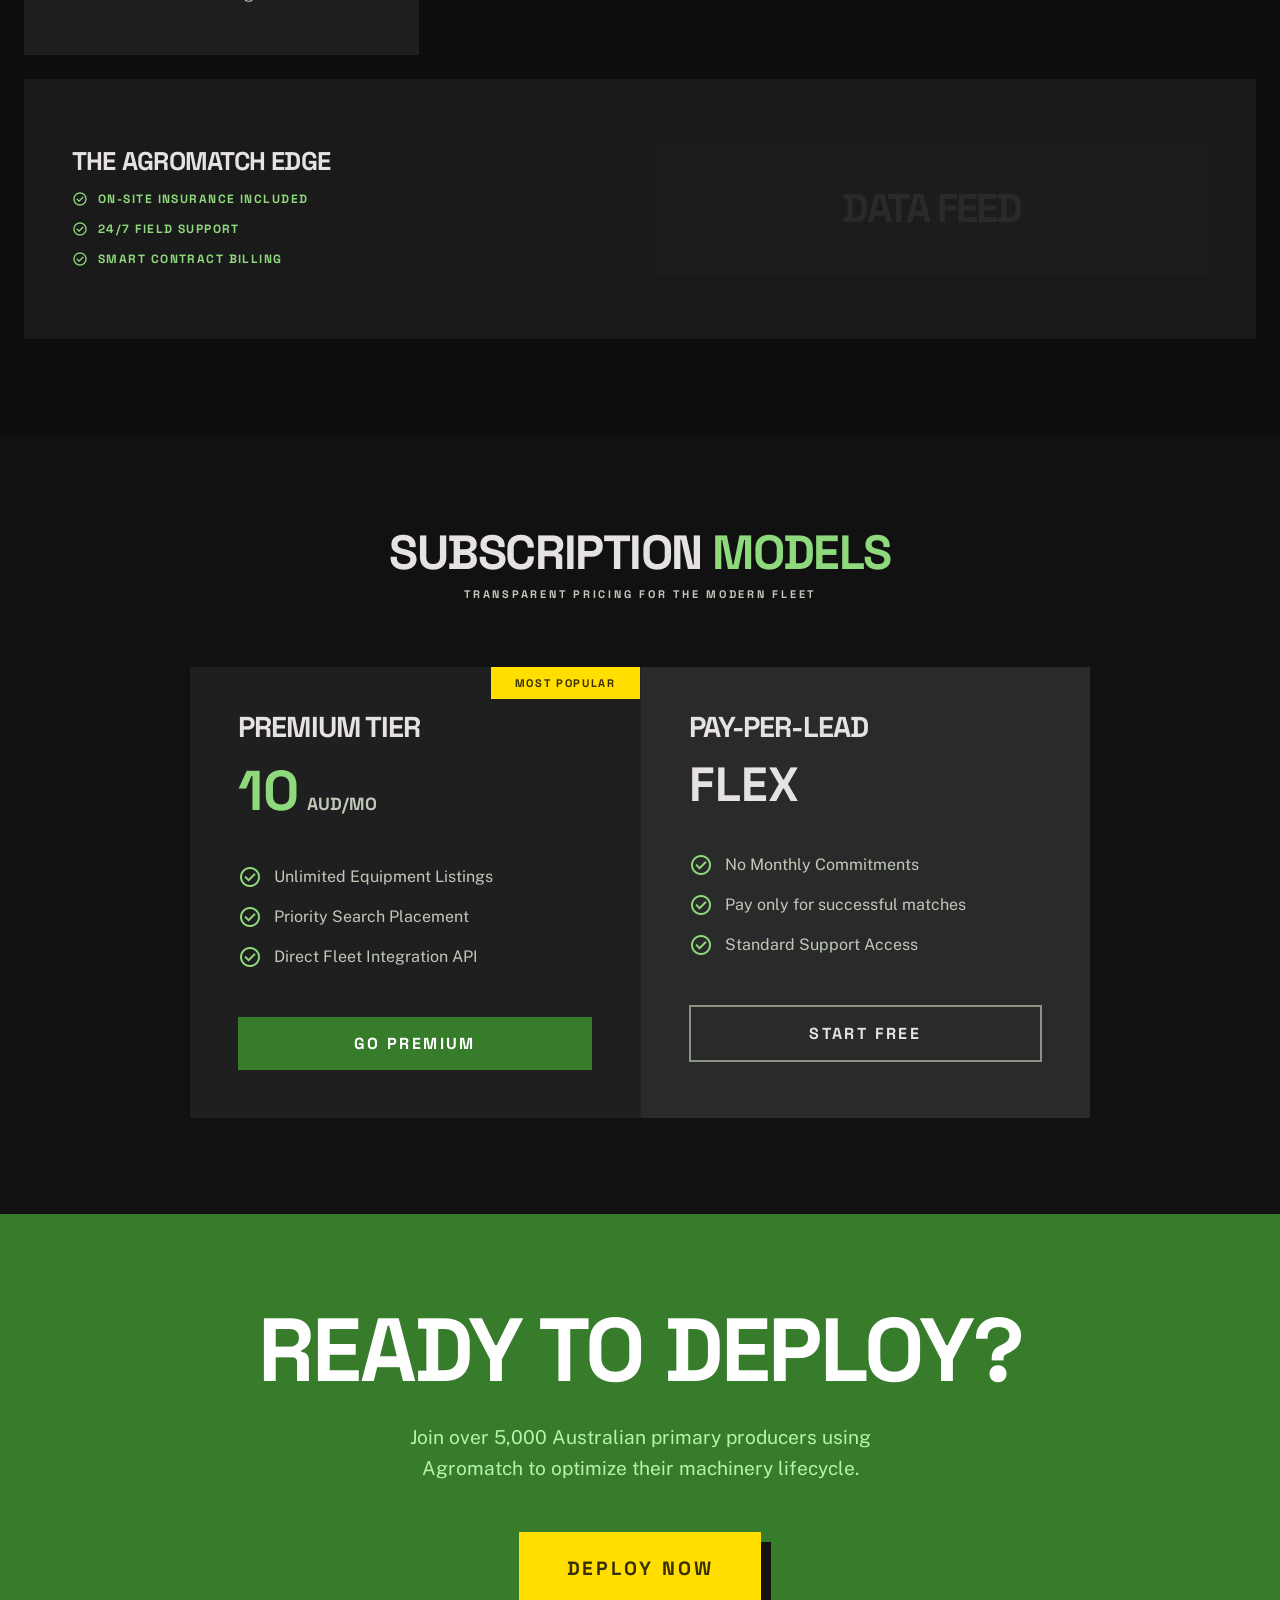
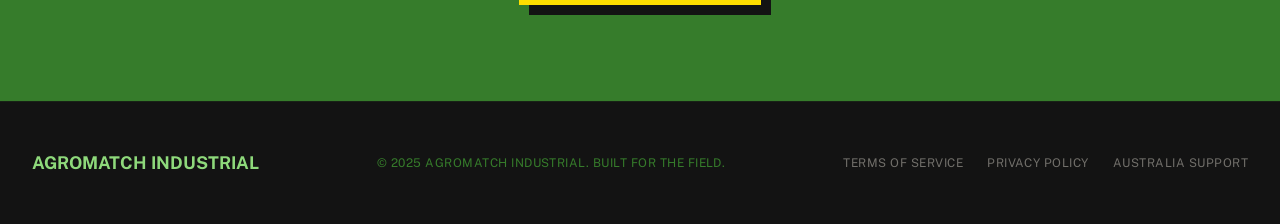
==== commit cbd76b8f: "UI/UX audit: fix touch targets, font sizes, focus styles, and accessibility - Touch targets: avatar " ====
--- a/index.html
+++ b/index.html
@@ -18,10 +18,10 @@
 
   <!-- ── HEADER ─────────────────────────────────────────────────────────── -->
   <header class="site-header">
-    <div class="logo">
+    <a href="index.html" class="logo" style="text-decoration:none;">
       <span class="material-symbols-outlined logo-icon">agriculture</span>
       <span class="logo-text">AGROMATCH</span>
-    </div>
+    </a>
     <nav class="main-nav">
       <a href="index.html" class="nav-link active">MARKET</a>
       <a href="app.html"   class="nav-link">MATCH</a>
--- a/css/base.css
+++ b/css/base.css
@@ -47,6 +47,23 @@
   border: none;
   background: none;
   color: inherit;
+  touch-action: manipulation;
+}
+
+/* ── Global focus ring (keyboard only) ─────────────────────────────────── */
+:focus-visible {
+  outline: 2px solid var(--color-accent);
+  outline-offset: 2px;
+}
+
+/* ── Reduced motion ─────────────────────────────────────────────────────── */
+@media (prefers-reduced-motion: reduce) {
+  *, *::before, *::after {
+    animation-duration: 0.01ms !important;
+    animation-iteration-count: 1 !important;
+    transition-duration: 0.01ms !important;
+    scroll-behavior: auto !important;
+  }
 }
 
 ul {
--- a/css/components.css
+++ b/css/components.css
@@ -112,10 +112,10 @@
   gap: 6px;
   padding: 4px 12px;
   font-family: var(--font-headline);
-  font-size: 10px;
-  font-weight: 900;
-  text-transform: uppercase;
-  letter-spacing: 0.2em;
+  font-size: 11px;
+  font-weight: 900;
+  text-transform: uppercase;
+  letter-spacing: 0.15em;
   border-radius: var(--border-radius);
 }
 .badge-primary { background-color: var(--color-primary); color: #fff; }
@@ -144,6 +144,10 @@
   50%       { opacity: 0.5; transform: scale(1.3); }
 }
 
+@media (prefers-reduced-motion: reduce) {
+  .badge-live::before { animation: none; }
+}
+
 /* ===================== STAT BLOCKS ===================== */
 .stat-block {
   background-color: var(--color-surface-high);
@@ -156,10 +160,10 @@
 .stat-block-accent { border-left-color: var(--color-accent); }
 
 .stat-label {
-  font-size: 10px;
-  font-weight: 900;
-  text-transform: uppercase;
-  letter-spacing: 0.2em;
+  font-size: 11px;
+  font-weight: 900;
+  text-transform: uppercase;
+  letter-spacing: 0.15em;
   color: var(--color-text-muted);
   margin-bottom: 4px;
   font-family: var(--font-headline);
@@ -235,7 +239,10 @@
 
 /* ===================== FILTER CHIPS ===================== */
 .chip {
-  padding: 8px 20px;
+  padding: 10px 20px;
+  min-height: 44px;
+  display: inline-flex;
+  align-items: center;
   font-family: var(--font-headline);
   font-size: 11px;
   font-weight: 900;
@@ -245,6 +252,7 @@
   color: var(--color-text-muted);
   background: transparent;
   cursor: pointer;
+  touch-action: manipulation;
   transition: background-color var(--transition-fast), color var(--transition-fast), border-color var(--transition-fast);
 }
 .chip:hover {
@@ -255,6 +263,10 @@
   background-color: var(--color-primary);
   color: #fff;
   border-color: var(--color-primary);
+}
+.chip:focus-visible {
+  outline: 2px solid var(--color-accent);
+  outline-offset: 2px;
 }
 
 /* ===================== QUICK ACTION BUTTON ===================== */
@@ -278,6 +290,7 @@
 .action-btn:hover { background-color: var(--color-primary); }
 .action-btn:hover .material-symbols-outlined { transform: translateX(4px); }
 .action-btn .material-symbols-outlined { transition: transform var(--transition-fast); }
+.action-btn:focus-visible { outline: 2px solid var(--color-accent); outline-offset: -2px; }
 
 /* ===================== SWIPE INDICATORS ===================== */
 .swipe-hint {
@@ -317,7 +330,7 @@
 .tag {
   padding: 4px 10px;
   background-color: var(--color-surface-highest);
-  font-size: 9px;
+  font-size: 11px;
   font-weight: 700;
   text-transform: uppercase;
   letter-spacing: 0.1em;
@@ -327,10 +340,10 @@
 /* ===================== SECTION HEADER ===================== */
 .section-label {
   font-family: var(--font-headline);
-  font-size: 10px;
-  font-weight: 900;
-  text-transform: uppercase;
-  letter-spacing: 0.3em;
+  font-size: 11px;
+  font-weight: 900;
+  text-transform: uppercase;
+  letter-spacing: 0.25em;
   color: var(--color-text-muted);
   margin-top: 12px;
 }
--- a/css/layout.css
+++ b/css/layout.css
@@ -51,12 +51,13 @@
 }
 .nav-link:hover { background-color: var(--color-primary); color: #fff; opacity: 1; }
 .nav-link.active { color: var(--color-accent); border-bottom: 2px solid var(--color-accent); opacity: 1; }
+.nav-link:focus-visible { outline: 2px solid var(--color-accent); outline-offset: -4px; }
 
 /* Header actions */
 .header-actions { display: flex; align-items: center; gap: 16px; }
 .avatar {
-  width: 40px;
-  height: 40px;
+  width: 44px;
+  height: 44px;
   background-color: var(--color-surface-highest);
   border: 2px solid var(--color-primary);
   display: flex;
@@ -82,7 +83,7 @@
   font-family: var(--font-body);
   font-size: 12px;
   text-transform: uppercase;
-  letter-spacing: -0.03em;
+  letter-spacing: 0.04em;
   color: var(--color-primary);
   text-align: center;
 }
@@ -92,7 +93,7 @@
   font-family: var(--font-body);
   font-size: 12px;
   text-transform: uppercase;
-  letter-spacing: -0.03em;
+  letter-spacing: 0.04em;
   transition: color var(--transition-fast);
 }
 .footer-link:hover { color: var(--color-primary-light); }
@@ -119,17 +120,17 @@
   justify-content: center;
   color: rgba(255,249,237,0.5);
   padding: 8px 24px;
+  min-width: 64px;
   transition: color var(--transition-fast), background-color var(--transition-fast);
-  transform: scale(0.95);
 }
 .bottom-nav-link:hover  { color: var(--color-primary-light); }
 .bottom-nav-link.active { color: var(--color-accent); background-color: rgba(54,124,43,0.2); }
 .bottom-nav-label {
   font-family: var(--font-body);
-  font-size: 10px;
+  font-size: 11px;
   font-weight: 900;
   text-transform: uppercase;
-  letter-spacing: 0.15em;
+  letter-spacing: 0.1em;
   margin-top: 4px;
 }
 
--- a/css/pages/landing.css
+++ b/css/pages/landing.css
@@ -202,10 +202,10 @@
   color: var(--color-on-accent);
   padding: 8px 24px;
   font-family: var(--font-headline);
-  font-size: 10px;
+  font-size: 11px;
   font-weight: 900;
   text-transform: uppercase;
-  letter-spacing: 0.2em;
+  letter-spacing: 0.15em;
 }
 
 .pricing-card h3 { font-size: 1.8rem; margin-bottom: 8px; }
